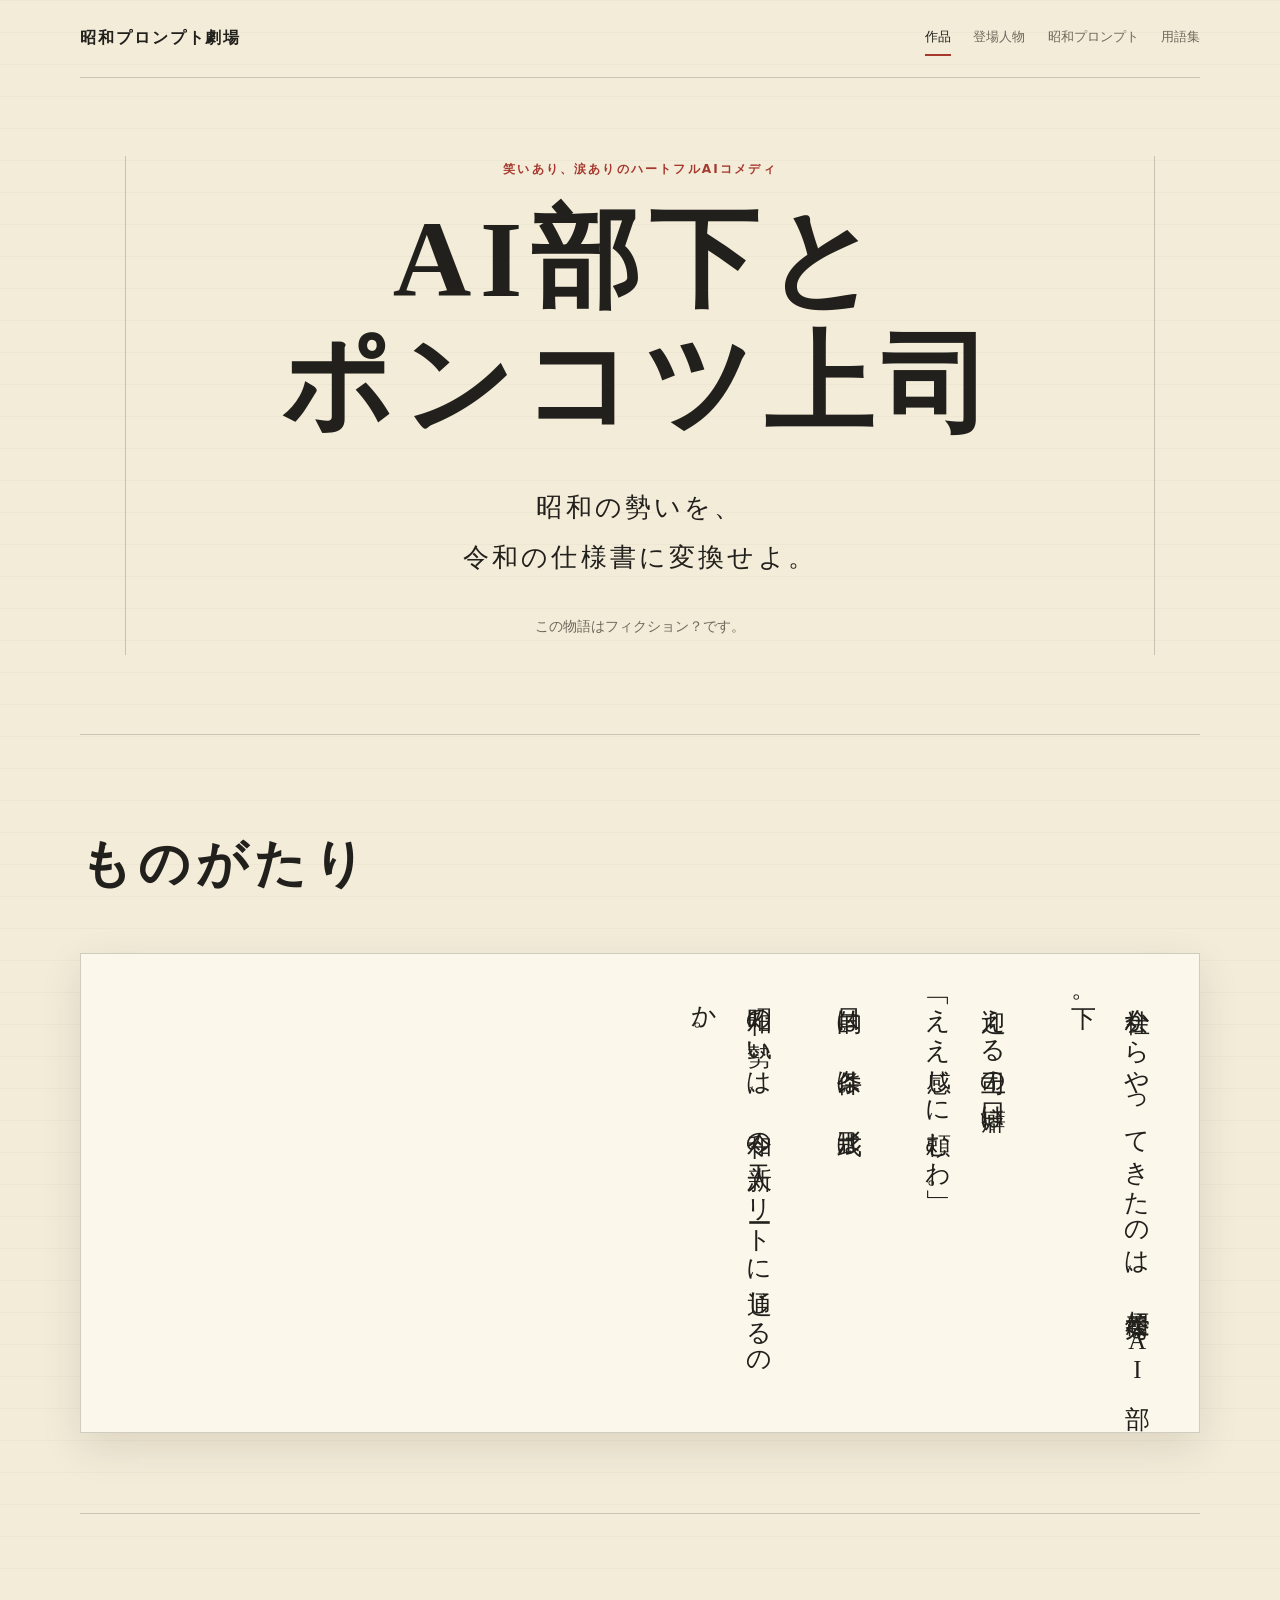
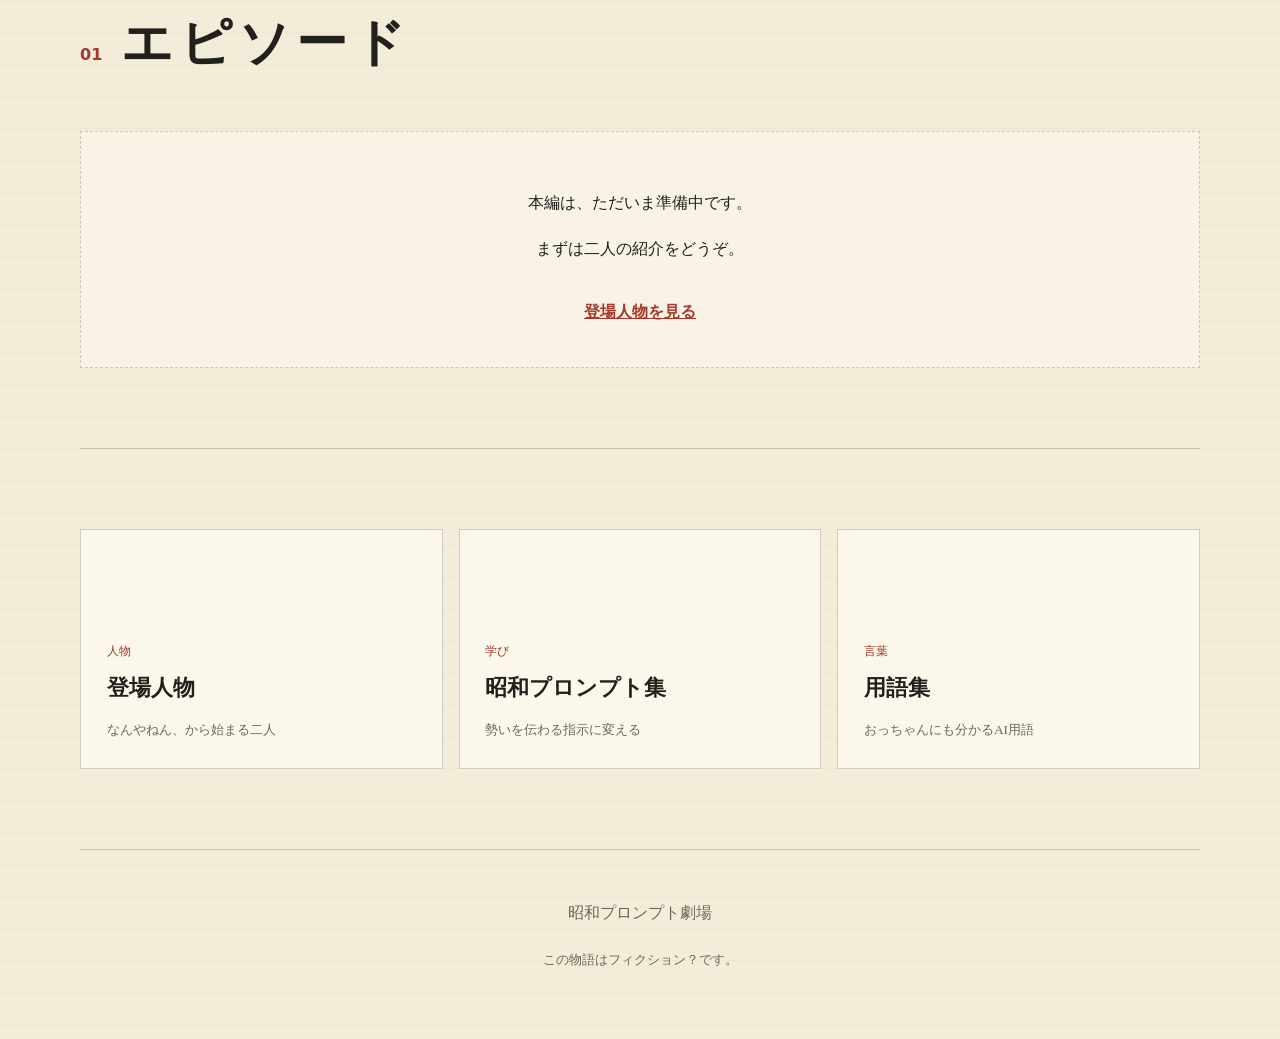
==== docs/index.html @ 8f1cc54f "作品管理リポジトリの土台を追加" ====
<!doctype html>
<html lang="ja">
<head>
  <meta charset="utf-8">
  <meta name="viewport" content="width=device-width, initial-scale=1">
  <meta name="description" content="昭和の勢いとAIの正論がぶつかる、笑いあり涙ありのハートフルAIコメディ。">
  <title>AI部下とポンコツ上司 | 昭和プロンプト劇場</title>
  <link rel="stylesheet" href="style.css">
</head>
<body>
  <header class="site-header">
    <a class="series-name" href="index.html">昭和プロンプト劇場</a>
    <nav class="site-nav" aria-label="メインナビゲーション">
      <a aria-current="page" href="index.html">作品</a>
      <a href="characters.html">登場人物</a>
      <a href="prompts.html">昭和プロンプト</a>
      <a href="glossary.html">用語集</a>
    </nav>
  </header>

  <main>
    <section class="hero">
      <p class="eyebrow">笑いあり、涙ありのハートフルAIコメディ</p>
      <h1>AI部下と<br>ポンコツ上司</h1>
      <p class="catch-copy">昭和の勢いを、<br>令和の仕様書に変換せよ。</p>
      <p class="fiction-note">この物語はフィクション？です。</p>
    </section>

    <section class="intro section-block" aria-labelledby="intro-title">
      <h2 id="intro-title">ものがたり</h2>
      <div class="vertical-sample">
        <p>会社からやってきたのは、超優秀なAI部下。</p>
        <p>迎える上司の口癖は、<br>「ええ感じに頼むわ」。</p>
        <p>目的は。条件は。形式は。</p>
        <p>昭和の勢いは、令和の新人エリートに通じるのか。</p>
      </div>
    </section>

    <section class="section-block" aria-labelledby="episodes-title">
      <div class="section-heading">
        <p class="section-number">01</p>
        <h2 id="episodes-title">エピソード</h2>
      </div>
      <div class="empty-state">
        <p>本編は、ただいま準備中です。</p>
        <p>まずは二人の紹介をどうぞ。</p>
        <a class="text-link" href="characters.html">登場人物を見る</a>
      </div>
      <!-- エピソード公開時は、ここに .episode-list とリンクを追加する。 -->
    </section>

    <section class="link-grid" aria-label="作品資料">
      <a class="feature-link" href="characters.html">
        <span>人物</span>
        <strong>登場人物</strong>
        <small>なんやねん、から始まる二人</small>
      </a>
      <a class="feature-link" href="prompts.html">
        <span>学び</span>
        <strong>昭和プロンプト集</strong>
        <small>勢いを伝わる指示に変える</small>
      </a>
      <a class="feature-link" href="glossary.html">
        <span>言葉</span>
        <strong>用語集</strong>
        <small>おっちゃんにも分かるAI用語</small>
      </a>
    </section>
  </main>

  <footer class="site-footer">
    <p>昭和プロンプト劇場</p>
    <p><small>この物語はフィクション？です。</small></p>
  </footer>
</body>
</html>
---- docs/style.css ----
:root {
  --paper: #f3ecd9;
  --paper-light: #fbf7eb;
  --ink: #22201c;
  --muted: #6e685c;
  --red: #a6382d;
  --blue: #315d6d;
  --line: rgba(34, 32, 28, 0.2);
  --shadow: 0 14px 38px rgba(57, 47, 29, 0.12);
}

* { box-sizing: border-box; }

html { scroll-behavior: smooth; }

body {
  margin: 0;
  color: var(--ink);
  background:
    linear-gradient(rgba(84, 69, 39, 0.035) 1px, transparent 1px),
    var(--paper);
  background-size: 100% 2rem;
  font-family: "Yu Mincho", "Hiragino Mincho ProN", "BIZ UDPMincho", serif;
  line-height: 1.9;
}

a { color: inherit; }

.site-header {
  display: flex;
  align-items: center;
  justify-content: space-between;
  gap: 2rem;
  width: min(1120px, calc(100% - 2rem));
  margin: 0 auto;
  padding: 1.3rem 0;
  border-bottom: 1px solid var(--line);
}

.series-name {
  font-weight: 700;
  text-decoration: none;
  letter-spacing: 0.12em;
  white-space: nowrap;
}

.site-nav {
  display: flex;
  gap: 1.4rem;
  overflow-x: auto;
  font-family: system-ui, sans-serif;
  font-size: 0.82rem;
  white-space: nowrap;
}

.site-nav a {
  padding: 0.25rem 0;
  color: var(--muted);
  text-decoration: none;
  border-bottom: 2px solid transparent;
}

.site-nav a:hover,
.site-nav a[aria-current="page"] {
  color: var(--ink);
  border-color: var(--red);
}

main { width: min(1120px, calc(100% - 2rem)); margin: 0 auto; }

.hero {
  min-height: 72vh;
  display: grid;
  place-content: center;
  padding: 5rem 1rem;
  text-align: center;
  position: relative;
}

.hero::before,
.hero::after {
  content: "";
  position: absolute;
  top: 12%;
  bottom: 12%;
  width: 1px;
  background: var(--line);
}

.hero::before { left: 4%; }
.hero::after { right: 4%; }

.eyebrow {
  margin: 0 0 1rem;
  color: var(--red);
  font-family: system-ui, sans-serif;
  font-size: 0.76rem;
  font-weight: 700;
  letter-spacing: 0.18em;
  text-transform: uppercase;
}

.hero h1,
.page-title h1 {
  margin: 0;
  font-size: clamp(2.8rem, 10vw, 6.8rem);
  font-weight: 700;
  line-height: 1.15;
  letter-spacing: 0.08em;
}

.catch-copy {
  margin: 2.2rem 0 0;
  font-size: clamp(1.15rem, 3vw, 1.65rem);
  letter-spacing: 0.12em;
}

.fiction-note { margin-top: 2rem; color: var(--muted); font-size: 0.86rem; }

.section-block { padding: 5rem 0; border-top: 1px solid var(--line); }

.section-block > h2,
.section-heading h2 {
  margin: 0;
  font-size: clamp(1.8rem, 5vw, 3.2rem);
  letter-spacing: 0.12em;
}

.vertical-sample {
  width: 100%;
  height: min(30rem, 70vh);
  margin-top: 2.5rem;
  padding: 2.2rem;
  overflow-x: auto;
  background: var(--paper-light);
  border: 1px solid var(--line);
  box-shadow: var(--shadow);
  writing-mode: vertical-rl;
  text-orientation: upright;
  font-size: clamp(1.2rem, 3vw, 1.55rem);
  line-height: 2.2;
  letter-spacing: 0.08em;
}

.vertical-sample p { margin: 0 0 0 2.2rem; }

.section-heading { display: flex; align-items: baseline; gap: 1.2rem; }
.section-number { color: var(--red); font-family: system-ui, sans-serif; font-weight: 800; }

.empty-state {
  margin-top: 2.5rem;
  padding: 2.5rem;
  text-align: center;
  background: rgba(251, 247, 235, 0.72);
  border: 1px dashed var(--line);
}

.empty-state.large { padding: clamp(3rem, 8vw, 6rem) 1.5rem; }
.empty-state h2 { font-size: clamp(1.35rem, 4vw, 2rem); }

.text-link { display: inline-block; margin-top: 1rem; color: var(--red); font-weight: 700; }

.link-grid {
  display: grid;
  grid-template-columns: repeat(3, 1fr);
  gap: 1rem;
  padding: 5rem 0;
  border-top: 1px solid var(--line);
}

.feature-link {
  min-height: 15rem;
  display: flex;
  flex-direction: column;
  justify-content: flex-end;
  padding: 1.6rem;
  text-decoration: none;
  background: var(--paper-light);
  border: 1px solid var(--line);
  transition: transform 160ms ease, box-shadow 160ms ease;
}

.feature-link:hover { transform: translateY(-4px); box-shadow: var(--shadow); }
.feature-link span { color: var(--red); font-family: system-ui, sans-serif; font-size: 0.75rem; }
.feature-link strong { margin-top: 0.35rem; font-size: 1.35rem; }
.feature-link small { margin-top: 0.5rem; color: var(--muted); }

.page-main { padding: 4rem 0 7rem; }
.narrow-main { max-width: 780px; }

.page-title {
  max-width: 780px;
  margin-bottom: 4rem;
  padding-left: 1.5rem;
  border-left: 5px solid var(--red);
}

.page-title h1 { font-size: clamp(2.4rem, 8vw, 5rem); }
.page-title > p:last-child { color: var(--muted); }

.character-card {
  display: grid;
  grid-template-columns: minmax(220px, 0.8fr) 1.4fr;
  gap: clamp(1.5rem, 5vw, 4rem);
  align-items: center;
  margin: 0 0 3rem;
  padding: clamp(1.3rem, 4vw, 3rem);
  background: var(--paper-light);
  border: 1px solid var(--line);
  box-shadow: var(--shadow);
}

.character-card.ai { border-top: 5px solid var(--blue); }
.character-card.boss { border-top: 5px solid var(--red); }

.character-visual {
  min-height: 21rem;
  display: grid;
  place-items: center;
  color: var(--muted);
  background:
    linear-gradient(135deg, transparent 48%, var(--line) 49%, var(--line) 51%, transparent 52%),
    rgba(49, 93, 109, 0.06);
  border: 1px dashed var(--line);
  text-align: center;
}

.character-role { margin: 0; color: var(--muted); font-size: 0.8rem; letter-spacing: 0.16em; }
.character-copy h2 { margin: 0.2rem 0 1rem; font-size: clamp(2rem, 6vw, 3.6rem); }
.character-quote { color: var(--red); font-size: 1.2rem; font-weight: 700; }
.ai .character-quote { color: var(--blue); }

.tag-list { display: flex; flex-wrap: wrap; gap: 0.6rem; padding: 0; list-style: none; }
.tag-list li { padding: 0.25rem 0.8rem; border: 1px solid var(--line); border-radius: 99px; font-size: 0.8rem; }

.stamp {
  display: inline-block;
  margin: 0;
  padding: 0.2rem 0.75rem;
  color: var(--red);
  border: 2px solid var(--red);
  transform: rotate(-3deg);
  font-weight: 700;
  letter-spacing: 0.18em;
}

.prompt-card,
.term-card {
  margin-top: 2rem;
  padding: 2rem;
  background: var(--paper-light);
  border-left: 5px solid var(--red);
}

.prompt-card blockquote { margin: 1rem 0; font-size: 1.25rem; }
.episode-label { color: var(--muted); font-size: 0.8rem; }
.boss-translation { padding-top: 1rem; border-top: 1px solid var(--line); }

/* 公開エピソード用。各話のHTMLから再利用する。 */
.episode-reader {
  display: flex;
  gap: 1.25rem;
  padding: 2rem 0 3rem;
  overflow-x: auto;
  scroll-snap-type: x mandatory;
}

.episode-page {
  flex: 0 0 min(88vw, 35rem);
  height: min(72vh, 42rem);
  padding: clamp(1.5rem, 5vw, 3rem);
  overflow-x: auto;
  scroll-snap-align: center;
  background: var(--paper-light);
  border: 1px solid var(--line);
  box-shadow: var(--shadow);
  writing-mode: vertical-rl;
  text-orientation: upright;
  font-size: clamp(1.2rem, 3vw, 1.55rem);
  line-height: 2.2;
  letter-spacing: 0.08em;
}

.episode-page.learning-page { writing-mode: horizontal-tb; overflow-y: auto; }
.episode-illustration,
.comic-panel { min-width: 12rem; min-height: 12rem; margin: 1rem; border: 1px dashed var(--line); }

.site-footer {
  width: min(1120px, calc(100% - 2rem));
  margin: 0 auto;
  padding: 2rem 0 3rem;
  color: var(--muted);
  border-top: 1px solid var(--line);
  text-align: center;
}

.site-footer a { text-underline-offset: 0.3em; }

@media (max-width: 720px) {
  .site-header { align-items: flex-start; flex-direction: column; gap: 0.8rem; }
  .site-nav { width: 100%; padding-bottom: 0.35rem; }
  .hero { min-height: 65vh; padding: 4rem 1rem; }
  .hero h1 { letter-spacing: 0.03em; }
  .link-grid { grid-template-columns: 1fr; }
  .feature-link { min-height: 10rem; }
  .character-card { grid-template-columns: 1fr; }
  .character-visual { min-height: 15rem; }
  .page-main { padding-top: 3rem; }
  .vertical-sample { height: 65vh; padding: 1.5rem; }
}

@media (prefers-reduced-motion: reduce) {
  * { scroll-behavior: auto !important; transition: none !important; }
}
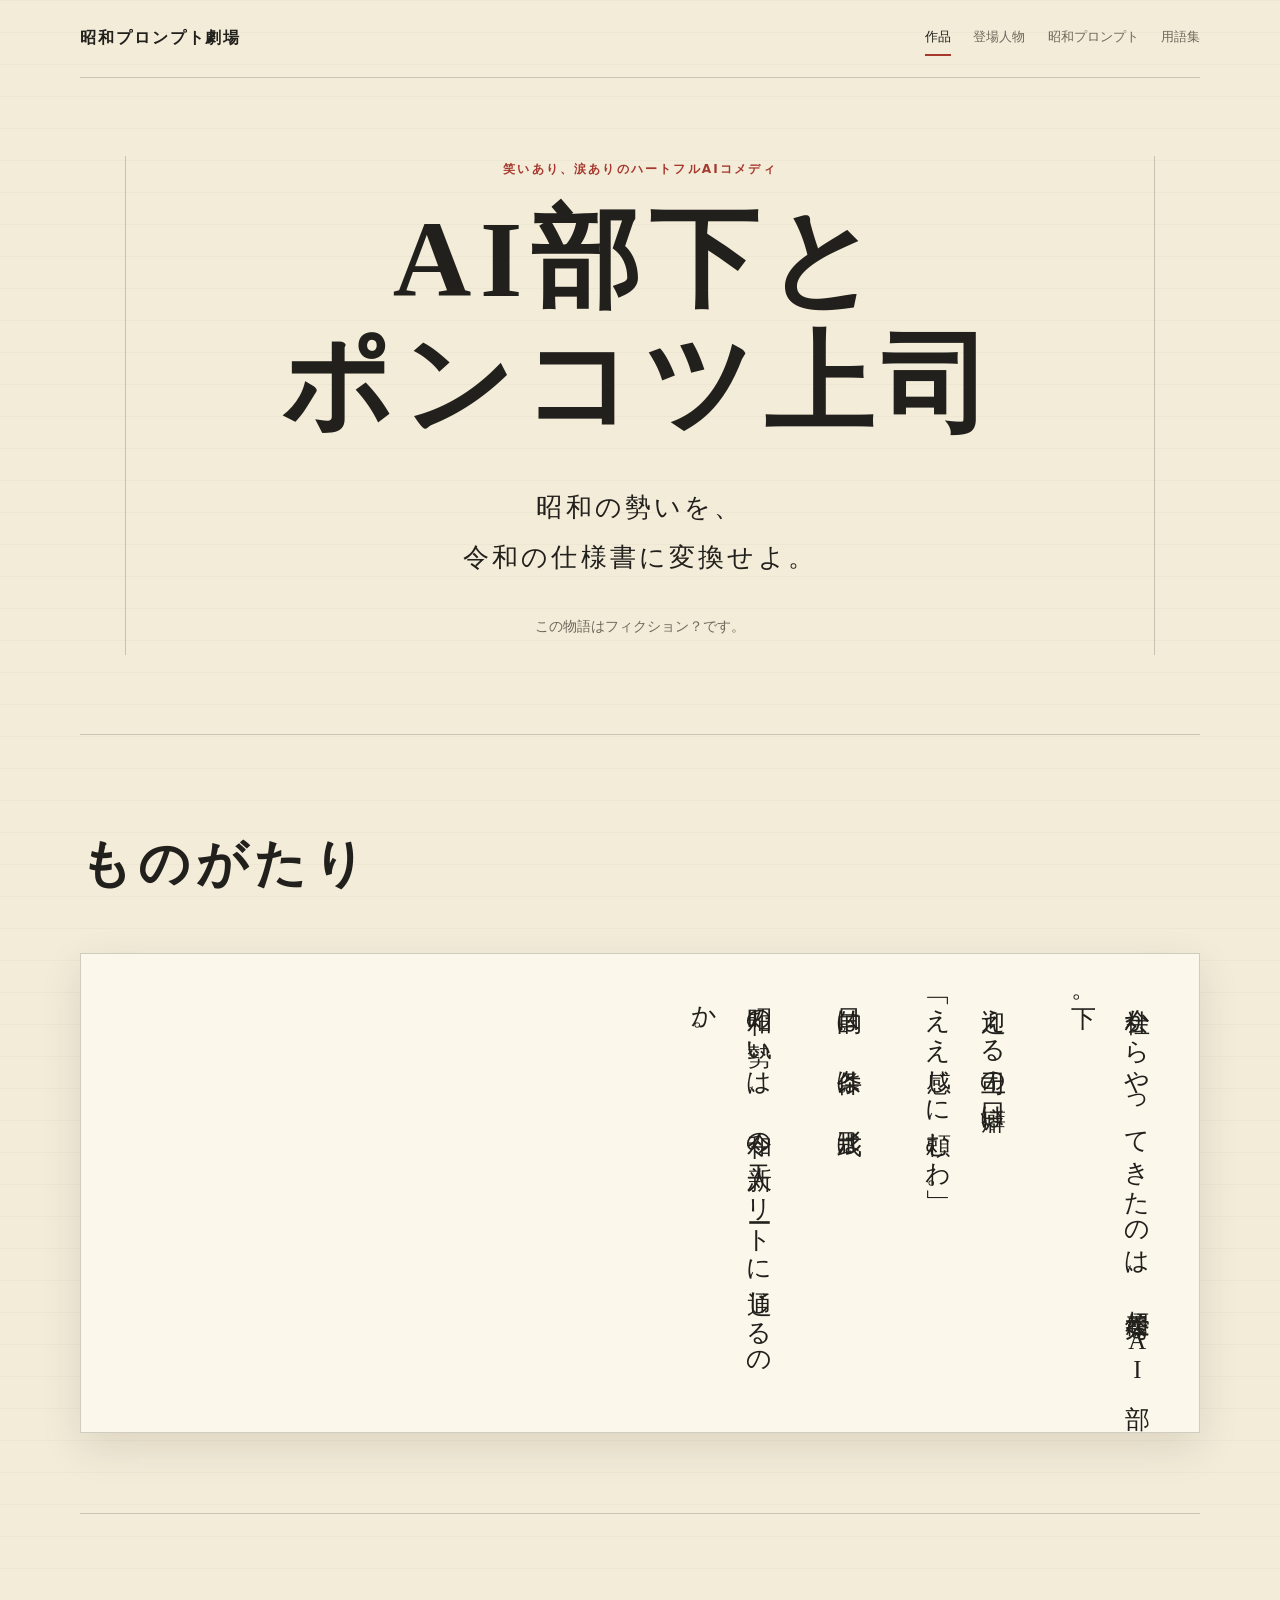
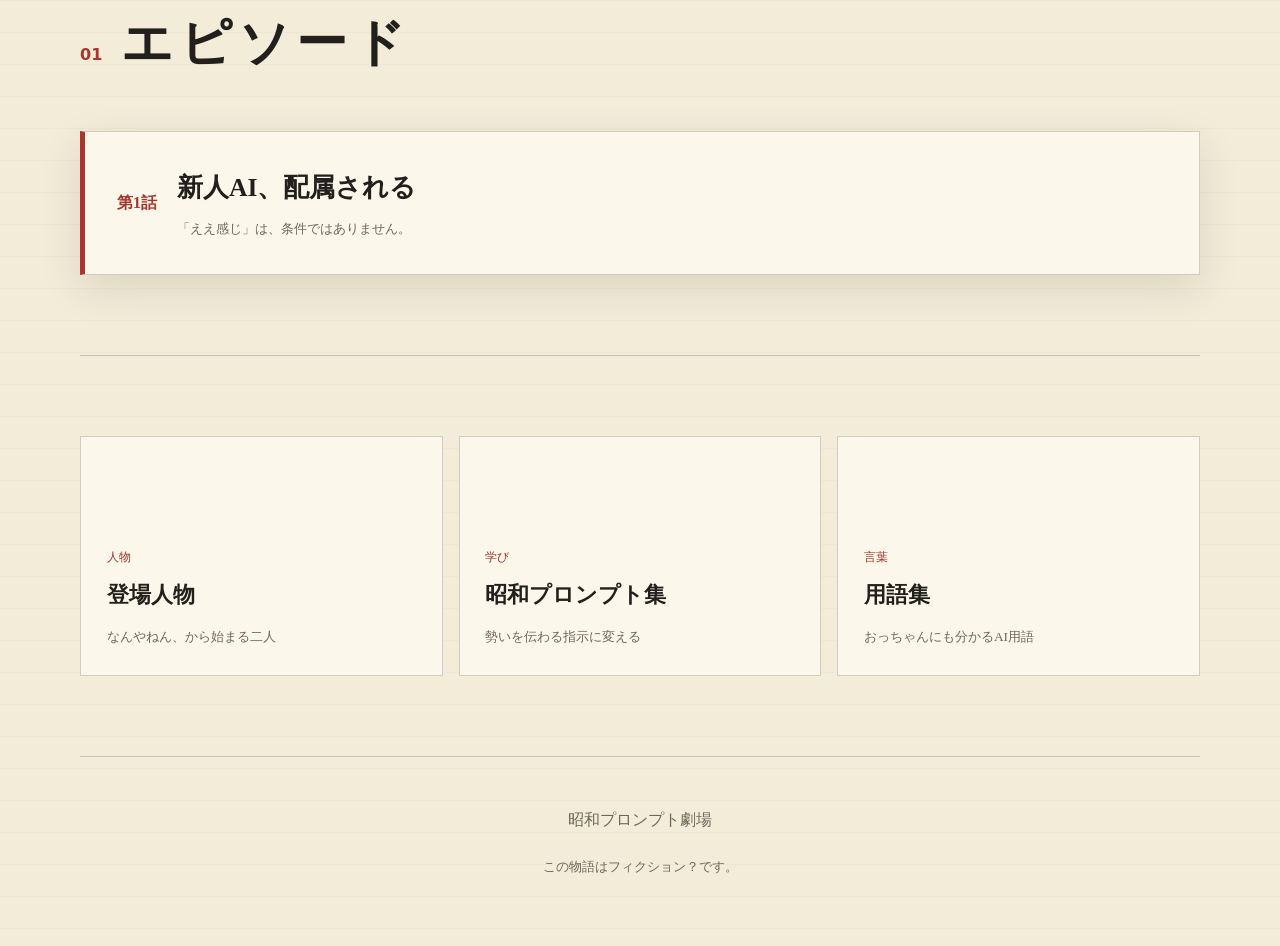
==== commit 0a0a47b8: "第1話 新人AI、配属されるを追加" ====
--- a/docs/index.html
+++ b/docs/index.html
@@ -5,7 +5,7 @@
   <meta name="viewport" content="width=device-width, initial-scale=1">
   <meta name="description" content="昭和の勢いとAIの正論がぶつかる、笑いあり涙ありのハートフルAIコメディ。">
   <title>AI部下とポンコツ上司 | 昭和プロンプト劇場</title>
-  <link rel="stylesheet" href="style.css">
+  <link rel="stylesheet" href="./style.css">
 </head>
 <body>
   <header class="site-header">
@@ -41,12 +41,15 @@
         <p class="section-number">01</p>
         <h2 id="episodes-title">エピソード</h2>
       </div>
-      <div class="empty-state">
-        <p>本編は、ただいま準備中です。</p>
-        <p>まずは二人の紹介をどうぞ。</p>
-        <a class="text-link" href="characters.html">登場人物を見る</a>
-      </div>
-      <!-- エピソード公開時は、ここに .episode-list とリンクを追加する。 -->
+      <ol class="episode-list">
+        <li>
+          <a class="episode-link" href="episodes/ep001.html">
+            <span class="episode-count">第1話</span>
+            <strong>新人AI、配属される</strong>
+            <small>「ええ感じ」は、条件ではありません。</small>
+          </a>
+        </li>
+      </ol>
     </section>
 
     <section class="link-grid" aria-label="作品資料">
--- a/docs/style.css
+++ b/docs/style.css
@@ -256,7 +256,38 @@
 .episode-label { color: var(--muted); font-size: 0.8rem; }
 .boss-translation { padding-top: 1rem; border-top: 1px solid var(--line); }
 
+.episode-list {
+  display: grid;
+  gap: 1rem;
+  margin: 2.5rem 0 0;
+  padding: 0;
+  list-style: none;
+}
+
+.episode-link {
+  display: grid;
+  grid-template-columns: auto 1fr;
+  gap: 0.25rem 1.25rem;
+  padding: clamp(1.4rem, 4vw, 2rem);
+  text-decoration: none;
+  background: var(--paper-light);
+  border: 1px solid var(--line);
+  border-left: 5px solid var(--red);
+  box-shadow: var(--shadow);
+  transition: transform 160ms ease;
+}
+
+.episode-link:hover { transform: translateY(-3px); }
+.episode-count { grid-row: 1 / 3; align-self: center; color: var(--red); font-weight: 700; }
+.episode-link strong { font-size: clamp(1.2rem, 4vw, 1.6rem); }
+.episode-link small { color: var(--muted); }
+
 /* 公開エピソード用。各話のHTMLから再利用する。 */
+.episode-main { padding: 3rem 0 5rem; }
+.episode-title { margin-bottom: 1rem; }
+.episode-title h1 { margin: 0; font-size: clamp(2rem, 7vw, 4.5rem); letter-spacing: 0.08em; }
+.episode-title > p:last-child { color: var(--muted); }
+
 .episode-reader {
   display: flex;
   gap: 1.25rem;
@@ -281,7 +312,54 @@
   letter-spacing: 0.08em;
 }
 
-.episode-page.learning-page { writing-mode: horizontal-tb; overflow-y: auto; }
+.episode-page h2 {
+  margin: 0 0 0 2rem;
+  font-size: 1.15em;
+  font-weight: 700;
+}
+
+.episode-page p { margin: 0 0 0 1.8rem; }
+.episode-page .page-number { color: var(--red); font-size: 0.72em; font-weight: 700; }
+.episode-page .dialogue { font-weight: 700; }
+.episode-page .boss-line { text-decoration: underline 0.08em rgba(166, 56, 45, 0.4); text-underline-offset: 0.35em; }
+.episode-page .ai-line { text-decoration: underline 0.08em rgba(49, 93, 109, 0.45); text-underline-offset: 0.35em; }
+.episode-page .aside { color: var(--muted); font-size: 0.82em; }
+
+.episode-page.learning-page {
+  writing-mode: horizontal-tb;
+  overflow-y: auto;
+  font-size: clamp(1rem, 2.6vw, 1.15rem);
+  line-height: 1.9;
+  letter-spacing: 0.03em;
+}
+
+.learning-page h2 { margin: 0 0 1rem; font-size: 1.6em; }
+.learning-page h3 { margin: 0 0 0.7rem; font-size: 1.15em; }
+.learning-page p { margin: 0 0 1rem; }
+.learning-page blockquote {
+  margin: 1rem 0 2rem;
+  padding: 1.2rem;
+  background: rgba(166, 56, 45, 0.06);
+  border-left: 4px solid var(--red);
+  font-size: 1.1em;
+  font-weight: 700;
+}
+.learning-section { padding-top: 1.25rem; border-top: 1px solid var(--line); }
+.bonus-talk p { margin-bottom: 0.8rem; }
+
+.episode-pagination {
+  display: flex;
+  justify-content: space-between;
+  gap: 1rem;
+  margin-top: 1rem;
+  padding-top: 1.5rem;
+  border-top: 1px solid var(--line);
+  font-family: system-ui, sans-serif;
+  font-size: 0.88rem;
+}
+
+.episode-pagination a { color: var(--red); font-weight: 700; text-underline-offset: 0.3em; }
+.disabled-link { color: var(--muted); }
 .episode-illustration,
 .comic-panel { min-width: 12rem; min-height: 12rem; margin: 1rem; border: 1px dashed var(--line); }
 
@@ -307,6 +385,12 @@
   .character-visual { min-height: 15rem; }
   .page-main { padding-top: 3rem; }
   .vertical-sample { height: 65vh; padding: 1.5rem; }
+  .episode-main { width: calc(100% - 1rem); padding-top: 2rem; }
+  .episode-reader { gap: 0.75rem; padding-top: 1rem; }
+  .episode-page { flex-basis: 91vw; height: 72vh; padding: 1.35rem; line-height: 2; }
+  .episode-pagination { align-items: center; flex-direction: column; }
+  .episode-link { grid-template-columns: 1fr; }
+  .episode-count { grid-row: auto; }
 }
 
 @media (prefers-reduced-motion: reduce) {
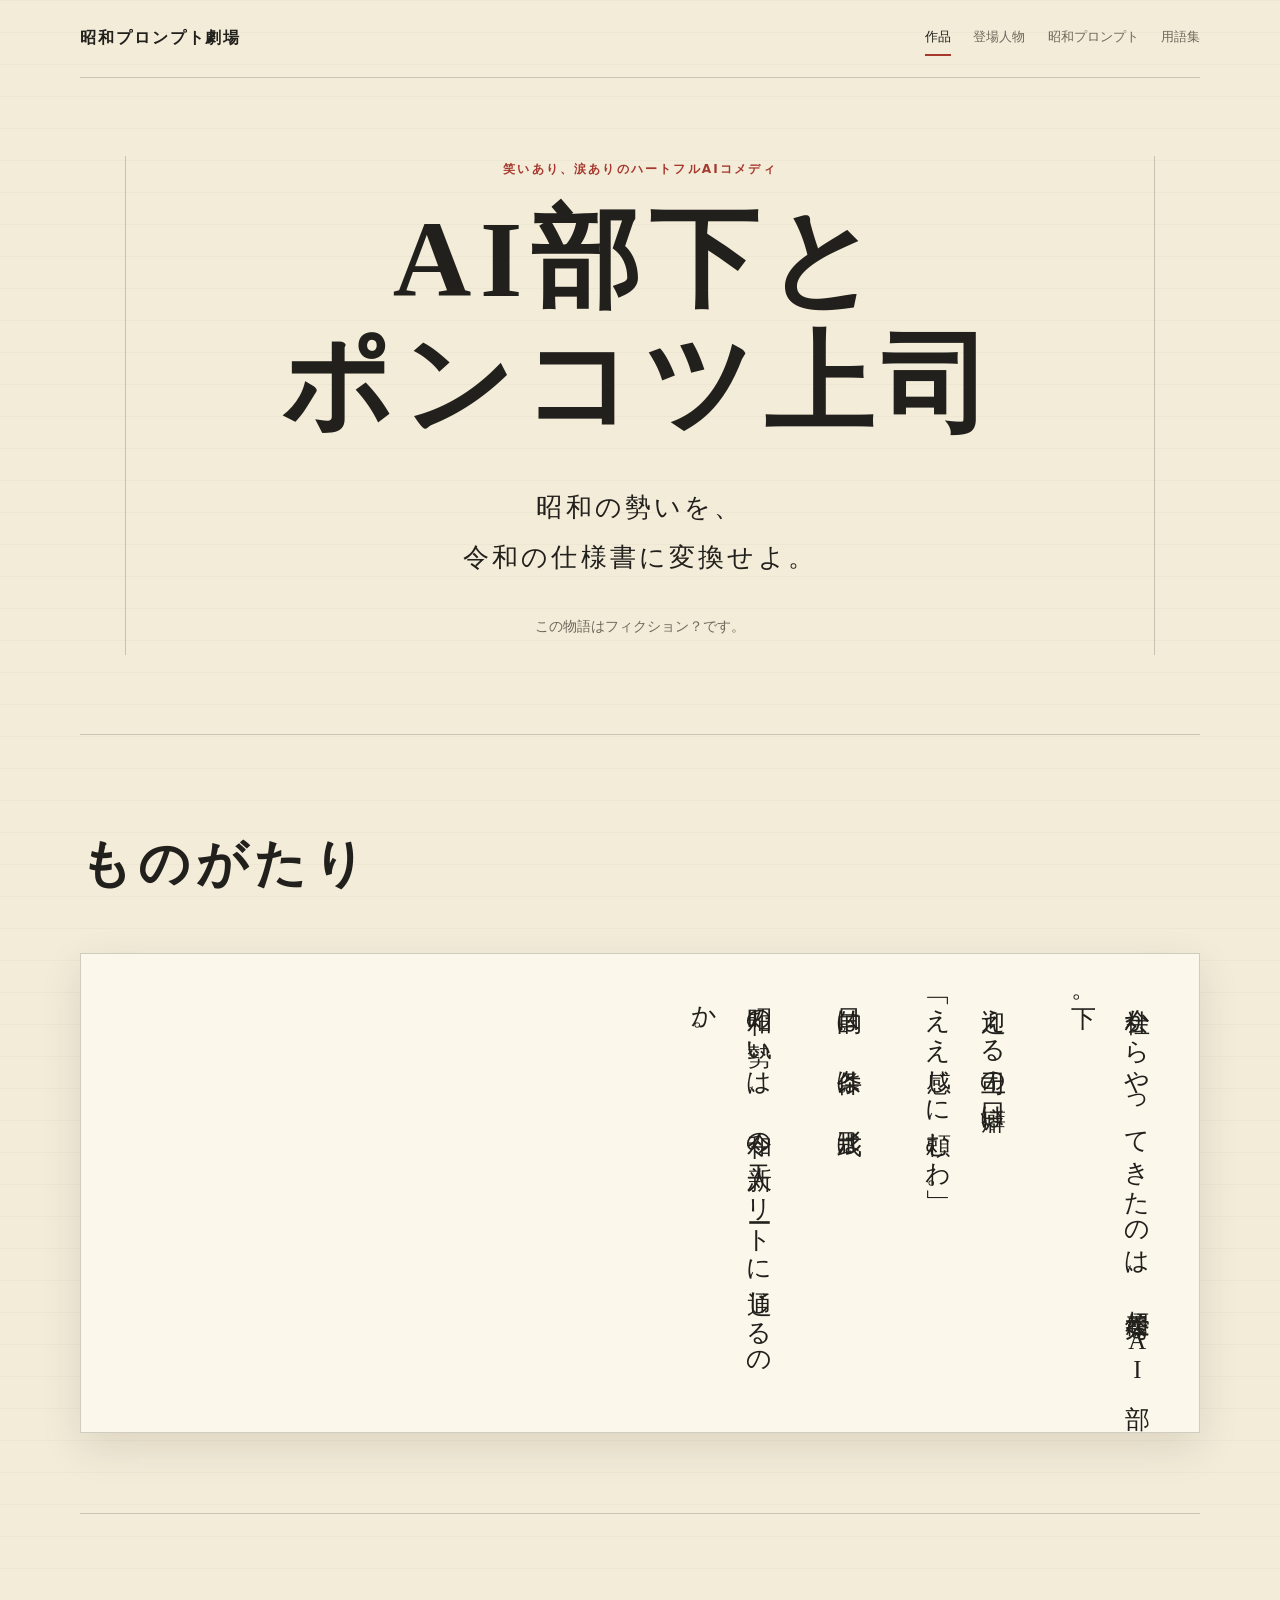
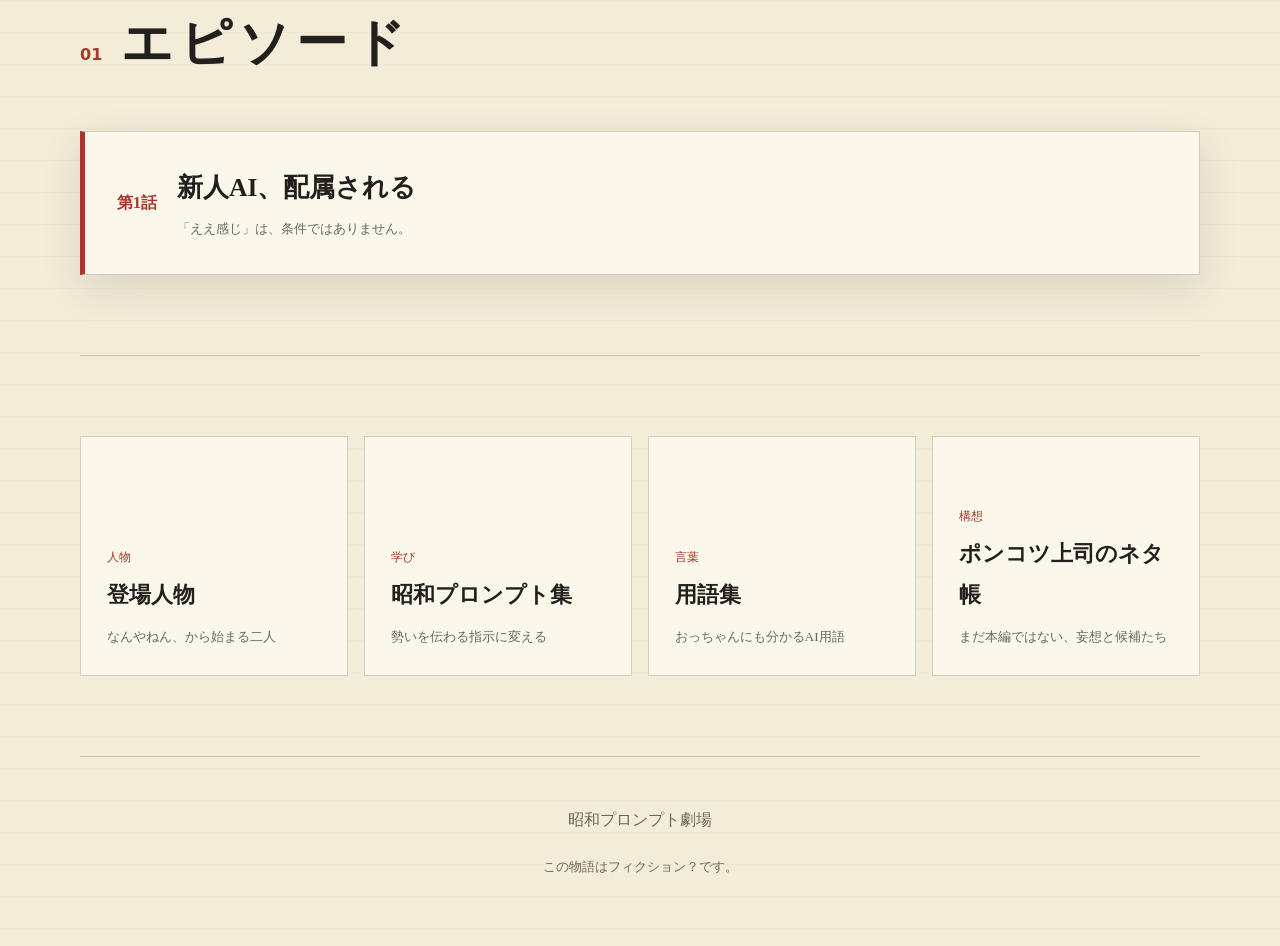
==== commit 91eb106a: "ネタ帳ページを追加" ====
--- a/docs/index.html
+++ b/docs/index.html
@@ -68,6 +68,11 @@
         <strong>用語集</strong>
         <small>おっちゃんにも分かるAI用語</small>
       </a>
+      <a class="feature-link" href="idea_bank.html">
+        <span>構想</span>
+        <strong>ポンコツ上司のネタ帳</strong>
+        <small>まだ本編ではない、妄想と候補たち</small>
+      </a>
     </section>
   </main>
 
--- a/docs/style.css
+++ b/docs/style.css
@@ -162,7 +162,7 @@
 
 .link-grid {
   display: grid;
-  grid-template-columns: repeat(3, 1fr);
+  grid-template-columns: repeat(4, 1fr);
   gap: 1rem;
   padding: 5rem 0;
   border-top: 1px solid var(--line);
@@ -256,6 +256,60 @@
 .episode-label { color: var(--muted); font-size: 0.8rem; }
 .boss-translation { padding-top: 1rem; border-top: 1px solid var(--line); }
 
+.idea-bank-main { max-width: 980px; }
+.idea-bank-title { margin-bottom: 2.5rem; }
+
+.idea-bank-intro {
+  padding: clamp(1.5rem, 5vw, 2.5rem);
+  background: rgba(251, 247, 235, 0.78);
+  border: 1px solid var(--line);
+  border-left: 5px solid var(--red);
+}
+
+.idea-bank-intro h2 { margin-top: 0; font-size: clamp(1.4rem, 4vw, 2rem); }
+.idea-bank-intro p { margin-bottom: 0.75rem; }
+.idea-bank-note { padding-top: 0.8rem; color: var(--muted); border-top: 1px solid var(--line); font-size: 0.88rem; }
+
+.idea-bank-section { padding: 4rem 0 0; }
+.idea-bank-section .section-heading { margin-bottom: 1.5rem; }
+.idea-bank-section .section-heading h2 { font-size: clamp(1.6rem, 5vw, 2.6rem); }
+
+.idea-card-grid {
+  display: grid;
+  grid-template-columns: repeat(2, minmax(0, 1fr));
+  gap: 1rem;
+}
+
+.idea-card {
+  min-width: 0;
+  padding: clamp(1.3rem, 4vw, 2rem);
+  background: var(--paper-light);
+  border: 1px solid var(--line);
+  box-shadow: 0 8px 24px rgba(57, 47, 29, 0.08);
+}
+
+.character-idea-card { border-top: 4px solid var(--blue); }
+.episode-idea-card { border-top: 4px solid var(--red); }
+.idea-kind { margin: 0; color: var(--muted); font-family: system-ui, sans-serif; font-size: 0.68rem; font-weight: 700; letter-spacing: 0.18em; text-transform: uppercase; }
+.idea-card h3 { margin: 0.25rem 0 0.8rem; font-size: clamp(1.35rem, 4vw, 1.8rem); }
+.idea-card p { margin: 0 0 0.65rem; }
+.idea-card p:last-child { margin-bottom: 0; }
+.idea-subtitle { padding-bottom: 0.65rem; color: var(--red); border-bottom: 1px solid var(--line); font-weight: 700; }
+
+.line-memo-card {
+  padding: clamp(1.4rem, 5vw, 2.5rem);
+  background: var(--paper-light);
+  border: 1px solid var(--line);
+  box-shadow: var(--shadow);
+}
+
+.line-memo-card > p { margin: 0; padding: 0.7rem 0; border-bottom: 1px dotted var(--line); }
+.line-memo-card strong { color: var(--red); }
+.line-memo-blank { margin-top: 1.5rem; padding: 1rem; color: var(--muted); background: rgba(166, 56, 45, 0.04); border: 1px dashed var(--line); }
+.line-memo-blank p { margin: 0.35rem 0; }
+.idea-bank-back { margin: 4rem 0 0; text-align: center; }
+.idea-bank-back a { color: var(--red); font-weight: 700; text-underline-offset: 0.3em; }
+
 .episode-list {
   display: grid;
   gap: 1rem;
@@ -291,61 +345,131 @@
 .episode-reader {
   display: flex;
   gap: 1.25rem;
-  padding: 2rem 0 3rem;
+  padding: 2rem max(0px, calc((100% - min(88vw, 35rem)) / 2)) 3rem;
   overflow-x: auto;
+  overflow-y: hidden;
   scroll-snap-type: x mandatory;
-}
+  scroll-padding-inline: max(0px, calc((100% - min(88vw, 35rem)) / 2));
+  overscroll-behavior-inline: contain;
+  -webkit-overflow-scrolling: touch;
+  perspective: 1100px;
+  perspective-origin: center;
+  touch-action: pan-x pinch-zoom;
+  scrollbar-width: none;
+}
+
+.episode-reader::-webkit-scrollbar { display: none; }
 
 .episode-page {
+  --page-rotation: 0deg;
+  --page-scale: 1;
+  position: relative;
+  box-sizing: border-box;
   flex: 0 0 min(88vw, 35rem);
-  height: min(72vh, 42rem);
+  height: clamp(34rem, 72svh, 42rem);
   padding: clamp(1.5rem, 5vw, 3rem);
-  overflow-x: auto;
+  overflow: hidden;
   scroll-snap-align: center;
-  background: var(--paper-light);
-  border: 1px solid var(--line);
-  box-shadow: var(--shadow);
+  scroll-snap-stop: always;
+  background:
+    linear-gradient(90deg, rgba(57, 47, 29, 0.045), transparent 9%, transparent 91%, rgba(57, 47, 29, 0.055)),
+    var(--paper-light);
+  border: 1px solid var(--line);
+  border-radius: 2px 7px 7px 2px;
+  box-shadow:
+    0 18px 35px rgba(57, 47, 29, 0.14),
+    -7px 0 13px rgba(57, 47, 29, 0.06),
+    inset -1px 0 rgba(255, 255, 255, 0.72);
   writing-mode: vertical-rl;
   text-orientation: upright;
-  font-size: clamp(1.2rem, 3vw, 1.55rem);
-  line-height: 2.2;
-  letter-spacing: 0.08em;
-}
+  font-size: clamp(1.05rem, 2.6vw, 1.35rem);
+  line-height: 1.85;
+  letter-spacing: 0.06em;
+  transform: rotateY(var(--page-rotation)) scale(var(--page-scale));
+  transform-origin: center center;
+  transform-style: preserve-3d;
+  backface-visibility: hidden;
+  opacity: 0.92;
+  transition: transform 220ms ease-out, box-shadow 220ms ease-out, opacity 180ms ease-out;
+  contain: layout paint style;
+}
+
+.episode-page.is-active {
+  z-index: 2;
+  opacity: 1;
+  box-shadow:
+    0 21px 42px rgba(57, 47, 29, 0.17),
+    -8px 0 15px rgba(57, 47, 29, 0.07),
+    inset -1px 0 rgba(255, 255, 255, 0.78);
+}
+
+.episode-page.is-prev { z-index: 1; transform-origin: right center; }
+.episode-page.is-next { z-index: 1; transform-origin: left center; }
 
 .episode-page h2 {
-  margin: 0 0 0 2rem;
-  font-size: 1.15em;
-  font-weight: 700;
-}
-
-.episode-page p { margin: 0 0 0 1.8rem; }
+  margin: 0 0 0 1.25rem;
+  font-size: 1.1em;
+  font-weight: 700;
+}
+
+.episode-page p { margin: 0 0 0 0.75rem; }
 .episode-page .page-number { color: var(--red); font-size: 0.72em; font-weight: 700; }
 .episode-page .dialogue { font-weight: 700; }
 .episode-page .boss-line { text-decoration: underline 0.08em rgba(166, 56, 45, 0.4); text-underline-offset: 0.35em; }
 .episode-page .ai-line { text-decoration: underline 0.08em rgba(49, 93, 109, 0.45); text-underline-offset: 0.35em; }
 .episode-page .aside { color: var(--muted); font-size: 0.82em; }
 
+.title-page {
+  display: grid;
+  place-items: center;
+  padding: clamp(3rem, 11vw, 6rem);
+  writing-mode: horizontal-tb;
+}
+
+.title-page-content {
+  display: flex;
+  align-items: flex-start;
+  gap: 1.25rem;
+  max-height: 72%;
+  writing-mode: vertical-rl;
+  text-orientation: upright;
+}
+
+.title-page .page-label {
+  margin: 0;
+  color: var(--red);
+  font-size: 0.72rem;
+  font-weight: 700;
+  letter-spacing: 0.18em;
+}
+
+.title-page h2 {
+  margin: 0;
+  font-size: clamp(1.45rem, 4vw, 2rem);
+  letter-spacing: 0.16em;
+  line-height: 1.55;
+}
+
 .episode-page.learning-page {
   writing-mode: horizontal-tb;
-  overflow-y: auto;
-  font-size: clamp(1rem, 2.6vw, 1.15rem);
-  line-height: 1.9;
+  font-size: clamp(0.82rem, 2.1vw, 1rem);
+  line-height: 1.52;
   letter-spacing: 0.03em;
 }
 
-.learning-page h2 { margin: 0 0 1rem; font-size: 1.6em; }
-.learning-page h3 { margin: 0 0 0.7rem; font-size: 1.15em; }
-.learning-page p { margin: 0 0 1rem; }
+.learning-page h2 { margin: 0 0 0.6rem; font-size: 1.4em; }
+.learning-page h3 { margin: 0 0 0.35rem; font-size: 1.05em; }
+.learning-page p { margin: 0 0 0.5rem; }
 .learning-page blockquote {
-  margin: 1rem 0 2rem;
-  padding: 1.2rem;
+  margin: 0.55rem 0 0.85rem;
+  padding: 0.7rem 0.85rem;
   background: rgba(166, 56, 45, 0.06);
   border-left: 4px solid var(--red);
-  font-size: 1.1em;
-  font-weight: 700;
-}
-.learning-section { padding-top: 1.25rem; border-top: 1px solid var(--line); }
-.bonus-talk p { margin-bottom: 0.8rem; }
+  font-size: 1.05em;
+  font-weight: 700;
+}
+.learning-section { padding-top: 0.65rem; border-top: 1px solid var(--line); }
+.bonus-talk p { margin-bottom: 0.35rem; }
 
 .episode-pagination {
   display: flex;
@@ -386,13 +510,63 @@
   .page-main { padding-top: 3rem; }
   .vertical-sample { height: 65vh; padding: 1.5rem; }
   .episode-main { width: calc(100% - 1rem); padding-top: 2rem; }
-  .episode-reader { gap: 0.75rem; padding-top: 1rem; }
-  .episode-page { flex-basis: 91vw; height: 72vh; padding: 1.35rem; line-height: 2; }
+  .episode-reader { gap: 0.75rem; padding: 1rem 4.5vw 2rem; scroll-padding-inline: 4.5vw; }
+  .episode-page {
+    flex-basis: 91vw;
+    height: clamp(30rem, 76svh, 40rem);
+    padding: clamp(1rem, 4.6vw, 1.35rem);
+    font-size: clamp(0.84rem, 3.55vw, 1rem);
+    line-height: 1.58;
+    letter-spacing: 0.035em;
+  }
+  .episode-page h2 { margin-left: 0.7rem; }
+  .episode-page p { margin-left: 0.38rem; }
+  .title-page { padding: 3.5rem 2.5rem; }
+  .title-page-content { gap: 1rem; max-height: 68%; }
+  .title-page h2 { margin: 0; font-size: clamp(1.35rem, 6vw, 1.7rem); line-height: 1.45; }
+  .title-page .page-label { margin: 0; font-size: 0.68rem; }
+  .episode-page.learning-page { font-size: clamp(0.74rem, 3.05vw, 0.88rem); line-height: 1.38; }
+  .learning-page blockquote { margin-bottom: 0.6rem; padding: 0.5rem 0.65rem; }
+  .learning-section { padding-top: 0.45rem; }
   .episode-pagination { align-items: center; flex-direction: column; }
   .episode-link { grid-template-columns: 1fr; }
   .episode-count { grid-row: auto; }
+  .idea-bank-title h1 { font-size: clamp(2.2rem, 12vw, 3.5rem); }
+  .idea-bank-section { padding-top: 3rem; }
+  .idea-card-grid { grid-template-columns: 1fr; }
+  .idea-card { padding: 1.25rem; }
+  .line-memo-card { padding: 1.25rem; }
+}
+
+@media (min-width: 721px) and (max-width: 960px) {
+  .link-grid { grid-template-columns: repeat(2, 1fr); }
+}
+
+@media (max-width: 720px) and (max-height: 700px) {
+  .episode-page {
+    height: max(27rem, 76svh);
+    padding: 0.85rem;
+    font-size: 0.76rem;
+    line-height: 1.5;
+  }
+  .episode-page h2 { margin-left: 0.55rem; }
+  .episode-page p { margin-left: 0.3rem; }
+  .title-page { padding: 2.5rem 2rem; }
+  .title-page h2 { margin: 0; font-size: 1.25rem; }
+  .title-page .page-label { margin: 0; }
+  .episode-page.learning-page { font-size: 0.66rem; line-height: 1.28; }
+  .learning-page h2 { margin-bottom: 0.45rem; }
+  .learning-page p { margin-bottom: 0.35rem; }
+  .learning-page blockquote { margin: 0.4rem 0 0.55rem; padding: 0.4rem 0.55rem; }
+  .learning-section { padding-top: 0.4rem; }
 }
 
 @media (prefers-reduced-motion: reduce) {
   * { scroll-behavior: auto !important; transition: none !important; }
-}
+  .episode-reader { perspective: none; }
+  .episode-page {
+    transform: none !important;
+    opacity: 1;
+    box-shadow: var(--shadow);
+  }
+}
